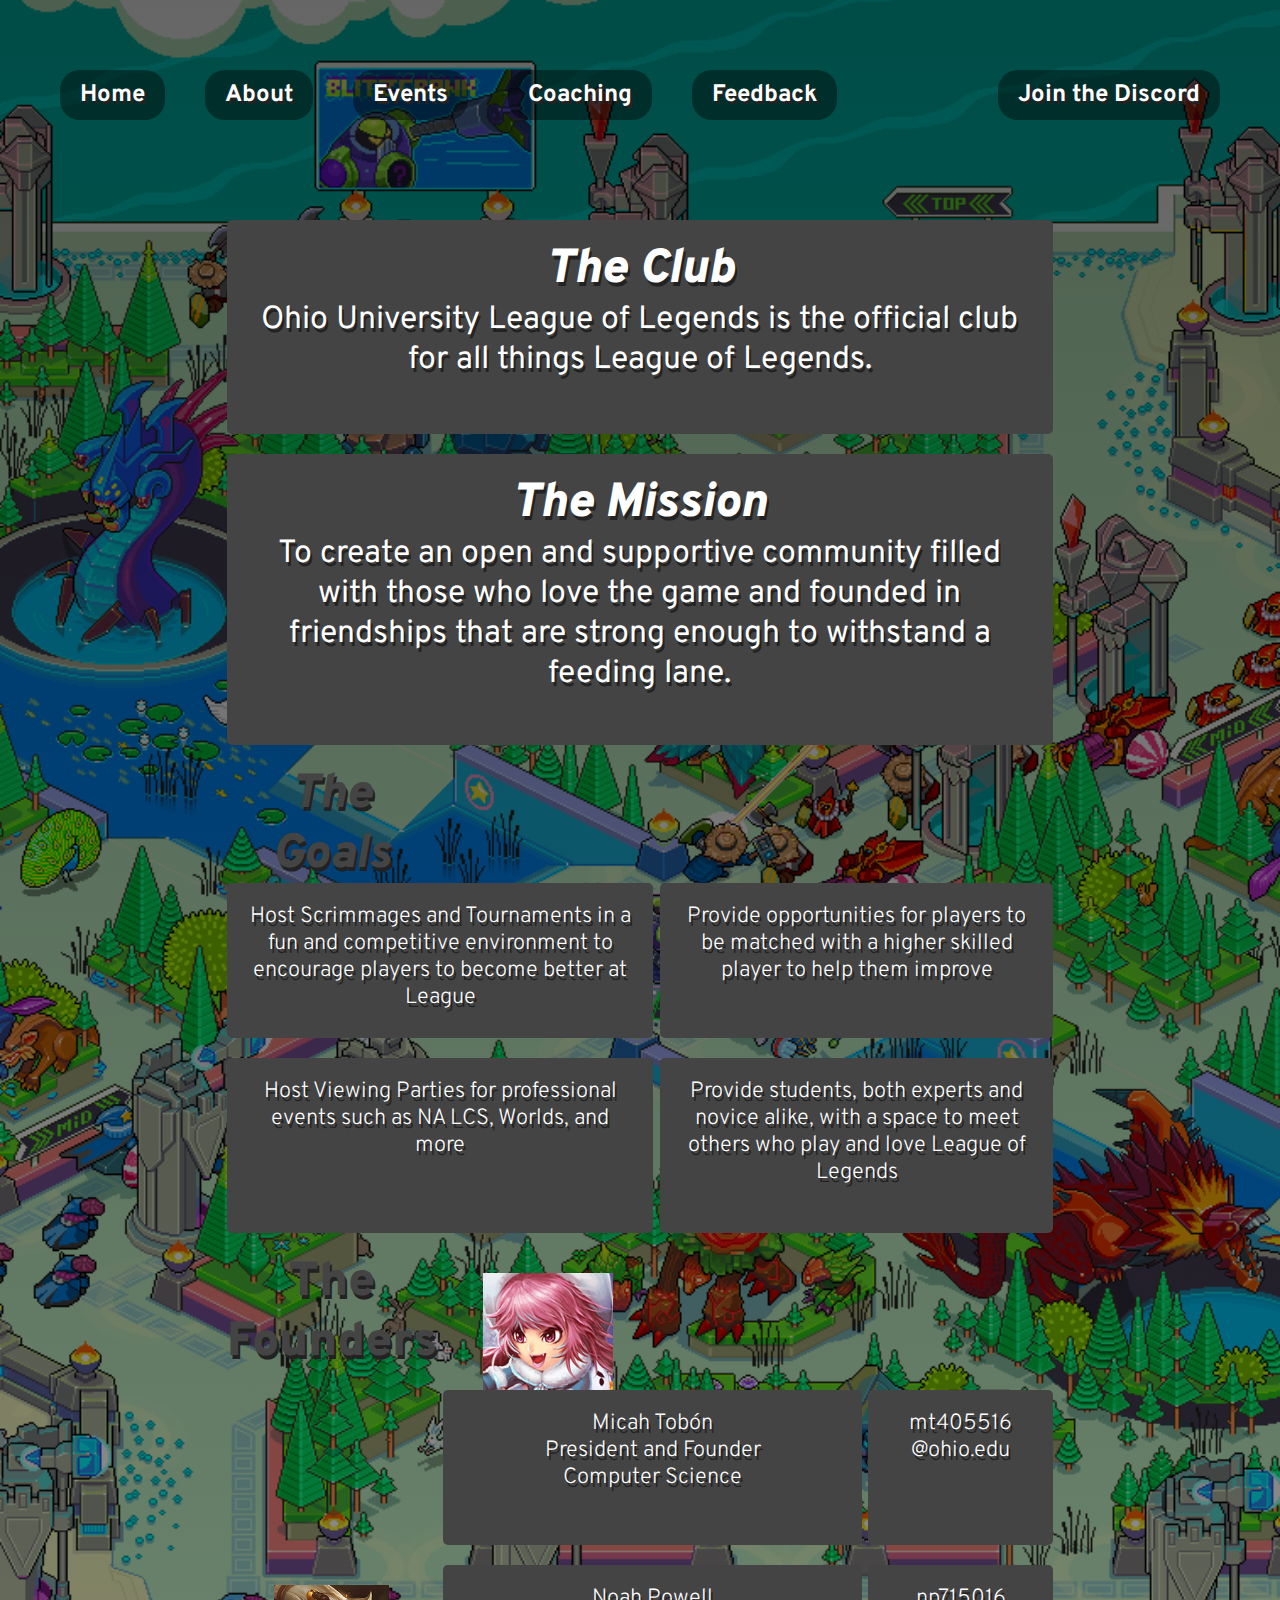
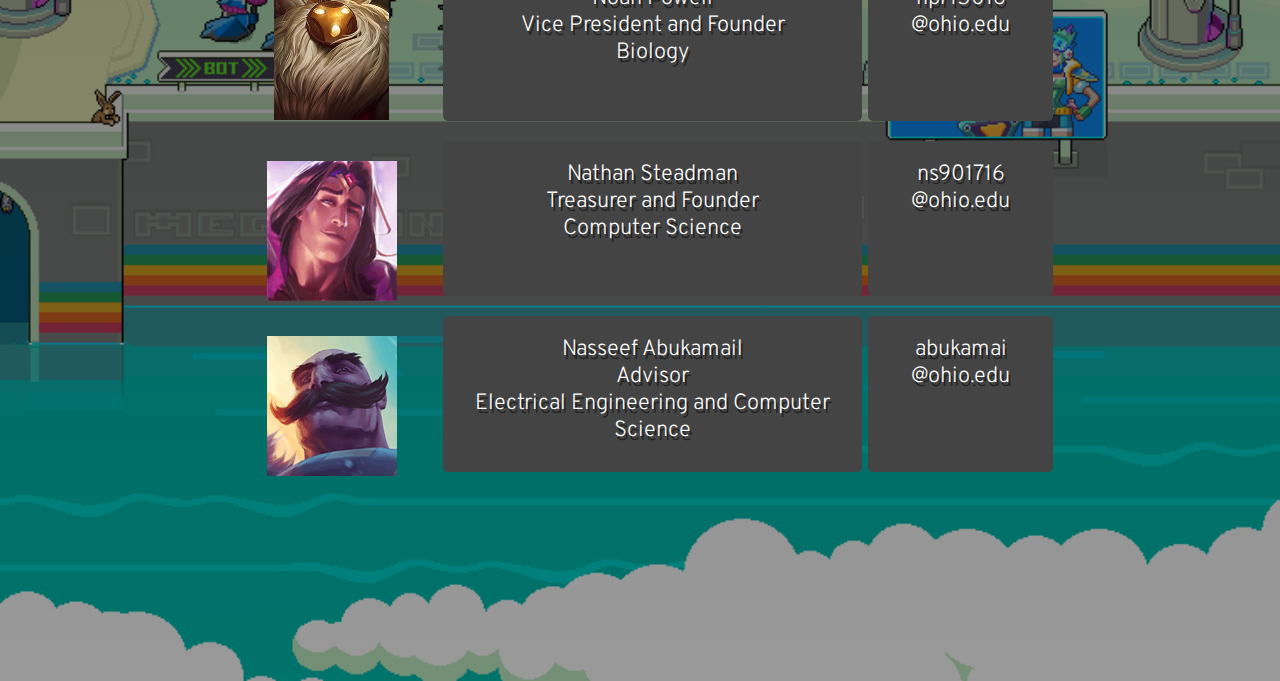
==== about/index.html @ 2dfcfb9d "adjusted picture placement" ====
<!DOCTYPE html>
<html lang="en" dir="ltr">

<head>
  <title>Ohio University LOL</title>

  <!-- META -->
  <meta charset="utf-8">
  <meta name="viewport" content="width=device-width, initial-scale=1, shrink-to-fit=no">
  <meta name="description" content="The official ULOL club for Ohio University. Join Today!">
  <meta name="author" content="Jon Huber">

  <!-- CSS -->
  <link href="https://fonts.googleapis.com/css?family=Overpass:400,700,900i" rel="stylesheet">
  <link rel="stylesheet" href="../public/css/style.css">
  <link rel="stylesheet" href="style.css">

  <!-- FAVICON -->
</head>

<body>
  <div class="navbar">
    <a href="../">
      <div class="navitem">Home</div>
    </a>
    <a href=".">
      <div class="navitem">About</div>
    </a>
    <a href="../events">
      <div class="navitem">Events</div>
    </a>
    <a href="../coaching">
      <div class="navitem">Coaching</div>
    </a>
    <a href="../feedback">
      <div class="navitem">Feedback</div>
    </a>
    <a href="https://discord.gg/2wY6Qjs" target="_blank">
      <div class="navitem discord">Join the Discord</div>
    </a>
  </div>

  <div class="container">


<div class="wrapper"><!-- CSS grid -->

    <div class="fullRow"><p class="text-lg italic">The Club</p> <!-- Top Row-->
    <p class="text-md">Ohio University League of Legends is the official club for all things League of Legends.</p>
    </div>
    <!-- end of top row -->
    <div class="fullRow"> <p class="text-lg italic">The Mission</p>
    <p class="text-md">To create an open and supportive community filled with those who love the game and founded in friendships that are strong enough to withstand a feeding lane.</p>
    </div>
    <!-- end of second row -->
    <div class="fullRowOpaque"><p class="text-lg italic">The Goals</p></div>
    <div class="frontHalfRow"><p class="text-s">Host Scrimmages and Tournaments in a fun and competitive environment to encourage players to become better at League</p></div>
    <div class="backHalfRow"><p class="text-s">Provide opportunities for players to be matched with a higher skilled player to help them improve</p></div>
    <div class="frontHalfRow  "><p class="text-s">Host Viewing Parties for professional events such as NA LCS, Worlds, and more</p></div>
    <div class="backHalfRow "><p class="text-s">Provide students, both experts and novice alike, with a space to meet others who play and love League of Legends</p></div>
    <div class="fullRowOpaque "><p class="text-lg">The Founders</p></div>

    <div class="imageBox"><p class="text-lg"><img src="../images/annie.png" style="width:130px;height:140px;" alt="Annie"></p></div>
    <div class="midHalfRow"><p class="text-s">Micah Tobón <br> President and Founder<br> Computer Science </p></div>
    <div class="box e"><p class="text-s">mt405516<br>@ohio.edu</p></div>

    <div class="imageBox"><p class="text-lg"><img src="../images/bard.jpg" style="width:115px;height:135px;"alt="Bard" ></p></div>
    <div class="midHalfRow"><p class="text-s">Noah Powell<br> Vice President and Founder<br> Biology </p></div>
    <div class="box en"><p class="text-s">np715016<br>@ohio.edu</p></div>

    <div class="imageBox"><p class="text-lg"><img src="../images/taric.png" style="width:130px;height:140px;" alt="taric"></p></div>
    <div class="midHalfRow"><p class="text-s">Nathan Steadman<br> Treasurer and Founder<br> Computer Science </p></div>
    <div class="box en"><p class="text-s">ns901716<br>@ohio.edu</p></div>

    <div class="imageBox"><p class="text-lg"><img src="../images/braum.png" style="width:130px;height:140px;" alt="Braum"></p></div>
    <div class="midHalfRow"><p class="text-s">Nasseef Abukamail<br> Advisor <br> Electrical Engineering and Computer Science </p></div>
    <div class="box en"><p class="text-s">abukamai<br>@ohio.edu</p></div>

  </div>



  </div>
</body>

</html>
---- public/css/style.css ----
* {
  cursor: url("../assets/img/cursor.cur"), auto !important;
}

::selection {
  background: #00694e;
  color: #ffffff;
}

::-moz-selection {
  background: #00694e;
  color: #ffffff;
}

html {
  font: normal 400 1rem "Overpass", sans-serif;
}

body {
  margin: 0 auto;
  color: #ffffff;
  text-align: center;
  background: linear-gradient(rgba(0, 0, 0, 0.6), rgba(0, 0, 0, 0.4)), url("../assets/img/rift.png");
  background-color: #00694e;
  background-repeat: no-repeat;
  background-size: cover;
  background-position: center top;
}

a {
  color: #ffffff;
  text-decoration: none;
}

ul {
  margin: 0;
}

.landing {
  padding: 20vh 0 0 0;
  height: 60vh;
}

.container {
  margin: 0 auto 13vh auto;
  width: 70%;
}

.italic {
  font-style: italic;
}

.text-xl {
  margin: 0;
  font-weight: 900;
  font-size: 5rem;
  text-shadow: 6px 8px #222222;
}

.text-lg {
  margin: 0;
  font-weight: 900;
  font-size: 1.2rem;
  text-shadow: 2px 4px #222222;
}

.text-md {
  margin: 0;
  font-weight: 400;
  font-size: .8rem;
  text-shadow: 2px 4px #222222;
}

.text-s {
  margin: 0;
  font-weight: 250;
  font-size: .55rem;
  text-shadow: 2px 4px #222222;
}

.navbar {
  width: 100%;
  height: 7vh;
  margin: 0 0 13vh 0;
}

.navitem {
  margin: 30px 20px;
  padding: 10px 20px;
  float: left;
  font-weight: 700;
  font-size: .6rem;
  text-shadow: 2px 3px #222222;
  background-color: rgba(0, 0, 0, 0.4);
  border-radius: 20px;
}

.navitem:hover {
  transform: translateY(-1px);
}

.navitem:active {
  transform: translateY(1px);
}

.navitem.discord {
  float: right;
}

@media (min-width: 576px) {
  html {
    font-size: 1.4rem;
  }
}

@media (min-width: 768px) {
  html {
    font-size: 1.8rem;
  }
}

@media (min-width: 992px) {
  html {
    font-size: 2.1rem;
  }
}

@media (min-width: 1200px) {
  html {
    font-size: 2.5rem;
  }
}
---- about/style.css ----
body{
  margin: 40px;
}

.break {
  height: 10vh;
}

.wrapper {
  display: grid;
  grid-template-columns: 25% 25% 24% 22% ;
  grid-template-rows: 11% 15% 5% 8% 9% 6% 8% 8% 8% 8%;
  grid-row-gap: 20px;
  justify-content: space-evenly;
  align-content:
  grid-gap: 10px;
  background-color: clear;
  color: #444;
}

.box {
  background-color: #444;
  color: #fff;
  border-radius: 5px;
  padding: 20px;
  font-size: 150%;
}
.imageBox {
  color: #fff;
  border-radius: 5px;
  padding: 20px;
  font-size: 150%;
  background-color: clear;
  justify-self: center;
}

.fullRow{
  grid-column: 1 /  5;
  /*grid-row: 1/ 3;*/
  background-color: #444;
  color: #fff;
  border-radius: 5px;
  padding: 20px;
  font-size: 150%;
}
.frontHalfRow{
  grid-column: 1 /  span 2;
  /*grid-row: 1/ 3;*/
  background-color: #444;
  color: #fff;
  border-radius: 5px;
  padding: 20px;
  font-size: 75%;
}
.backHalfRow{
  grid-column: 3 /  span 2;
  /*grid-row: 1/ 3;*/
  background-color: #444;
  color: #fff;
  border-radius: 5px;
  padding: 20px;
  font-size: 75%;
}
.midHalfRow{
  grid-column: 2 /  span 2;
  /*grid-row: 1/ 3;*/
  background-color: #444;
  color: #fff;
  border-radius: 5px;
  padding: 20px;
  font-size: 75%;
}
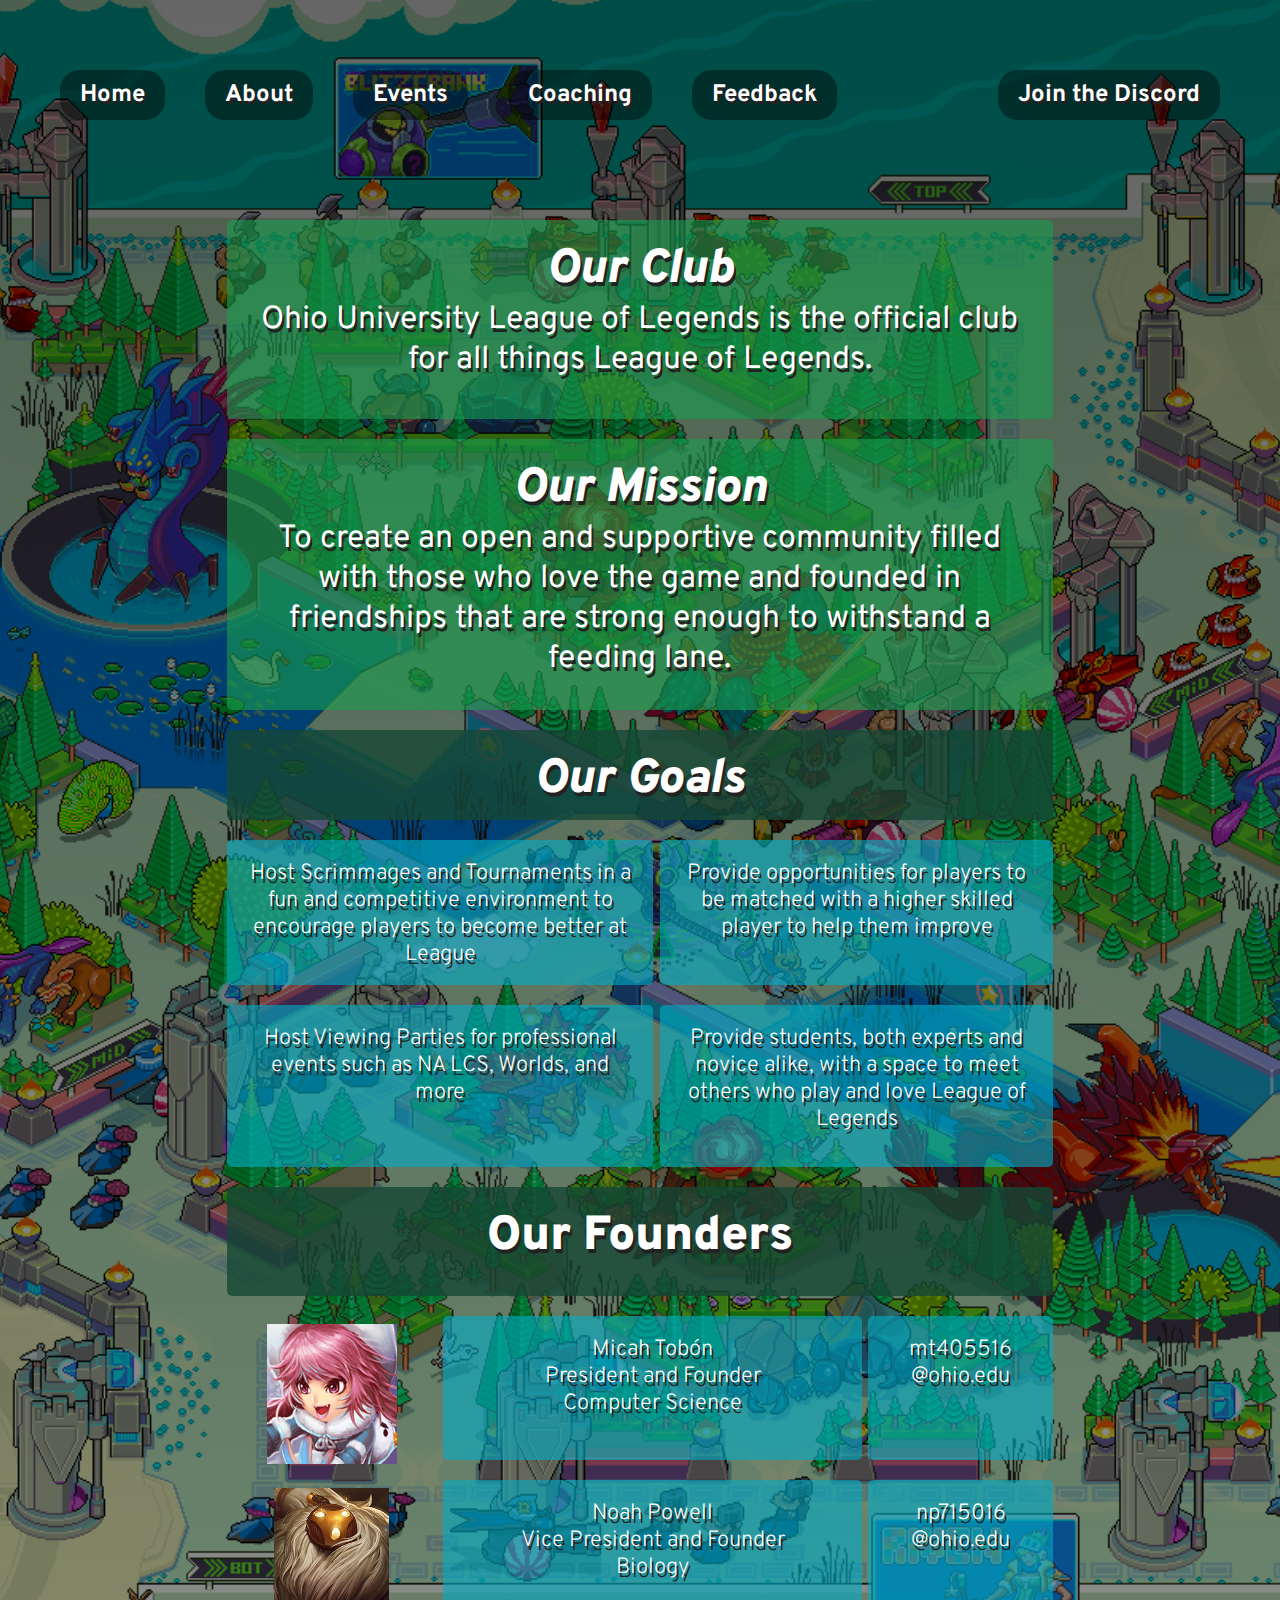
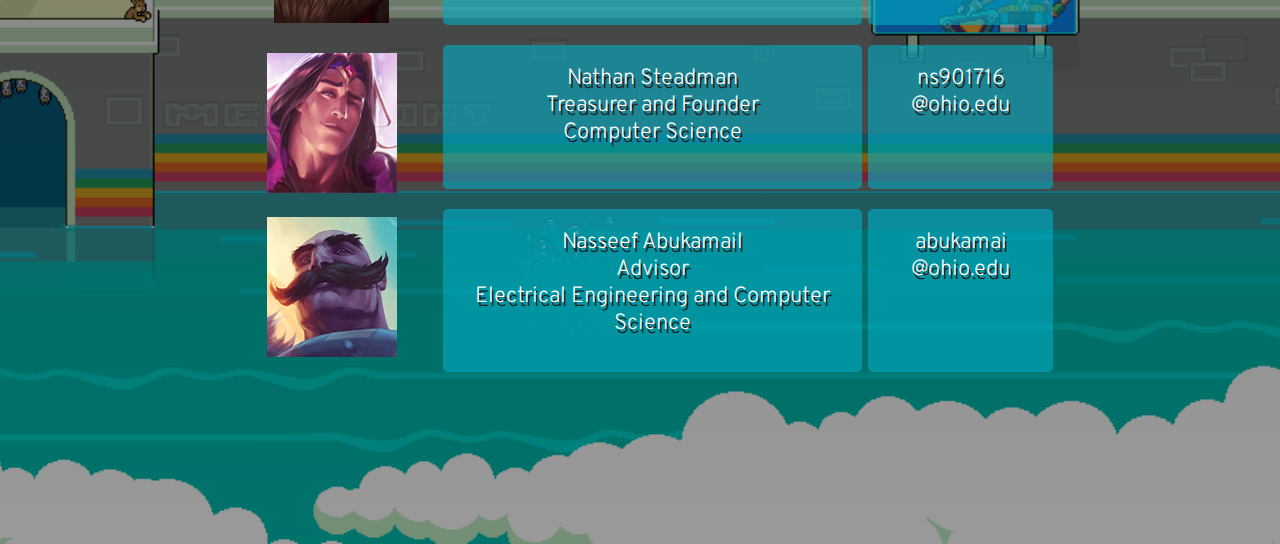
==== commit aa6be30f: "the changed to our(ex. the goals --> our goals)" ====
--- a/about/index.html
+++ b/about/index.html
@@ -45,20 +45,20 @@
 
 <div class="wrapper"><!-- CSS grid -->
 
-    <div class="fullRow"><p class="text-lg italic">The Club</p> <!-- Top Row-->
+    <div class="fullRow"><p class="text-lg italic">Our Club</p> <!-- Top Row-->
     <p class="text-md">Ohio University League of Legends is the official club for all things League of Legends.</p>
     </div>
     <!-- end of top row -->
-    <div class="fullRow"> <p class="text-lg italic">The Mission</p>
+    <div class="fullRow"> <p class="text-lg italic">Our Mission</p>
     <p class="text-md">To create an open and supportive community filled with those who love the game and founded in friendships that are strong enough to withstand a feeding lane.</p>
     </div>
     <!-- end of second row -->
-    <div class="fullRowOpaque"><p class="text-lg italic">The Goals</p></div>
+    <div class="fullRowOpaque"><p class="text-lg italic">Our Goals</p></div>
     <div class="frontHalfRow"><p class="text-s">Host Scrimmages and Tournaments in a fun and competitive environment to encourage players to become better at League</p></div>
     <div class="backHalfRow"><p class="text-s">Provide opportunities for players to be matched with a higher skilled player to help them improve</p></div>
     <div class="frontHalfRow  "><p class="text-s">Host Viewing Parties for professional events such as NA LCS, Worlds, and more</p></div>
     <div class="backHalfRow "><p class="text-s">Provide students, both experts and novice alike, with a space to meet others who play and love League of Legends</p></div>
-    <div class="fullRowOpaque "><p class="text-lg">The Founders</p></div>
+    <div class="fullRowOpaque "><p class="text-lg">Our Founders</p></div>
 
     <div class="imageBox"><p class="text-lg"><img src="../images/annie.png" style="width:130px;height:140px;" alt="Annie"></p></div>
     <div class="midHalfRow"><p class="text-s">Micah Tobón <br> President and Founder<br> Computer Science </p></div>
--- a/about/style.css
+++ b/about/style.css
@@ -10,7 +10,7 @@
 .wrapper {
   display: grid;
   grid-template-columns: 25% 25% 24% 22% ;
-  grid-template-rows: 11% 15% 5% 8% 9% 6% 8% 8% 8% 8%;
+  grid-template-rows: 11% 15% 5% 8% 9% 6% 8% 8% 8% 9%;
   grid-row-gap: 20px;
   justify-content: space-evenly;
   align-content:
@@ -20,7 +20,7 @@
 }
 
 .box {
-  background-color: #444;
+  background: rgba(0, 174, 199, .6);
   color: #fff;
   border-radius: 5px;
   padding: 20px;
@@ -29,25 +29,36 @@
 .imageBox {
   color: #fff;
   border-radius: 5px;
-  padding: 20px;
+  padding: 8px;
   font-size: 150%;
   background-color: clear;
   justify-self: center;
 }
 
-.fullRow{
+.fullRowOpaque{
   grid-column: 1 /  5;
   /*grid-row: 1/ 3;*/
-  background-color: #444;
+  background: rgba(21, 71, 52, .8);
   color: #fff;
   border-radius: 5px;
   padding: 20px;
   font-size: 150%;
 }
+
+.fullRow{
+  grid-column: 1 /  5;
+  /*grid-row: 1/ 3;*/
+  background: rgba(23, 158, 79, .6);
+  color: #fff;
+  border-radius: 5px;
+  padding: 20px;
+  font-size: 150%;
+}
+
 .frontHalfRow{
   grid-column: 1 /  span 2;
   /*grid-row: 1/ 3;*/
-  background-color: #444;
+  background: rgba(0, 174, 199, .6);
   color: #fff;
   border-radius: 5px;
   padding: 20px;
@@ -56,7 +67,7 @@
 .backHalfRow{
   grid-column: 3 /  span 2;
   /*grid-row: 1/ 3;*/
-  background-color: #444;
+  background: rgba(0, 174, 199, .6);
   color: #fff;
   border-radius: 5px;
   padding: 20px;
@@ -65,7 +76,7 @@
 .midHalfRow{
   grid-column: 2 /  span 2;
   /*grid-row: 1/ 3;*/
-  background-color: #444;
+  background: rgba(0, 174, 199, .6);
   color: #fff;
   border-radius: 5px;
   padding: 20px;
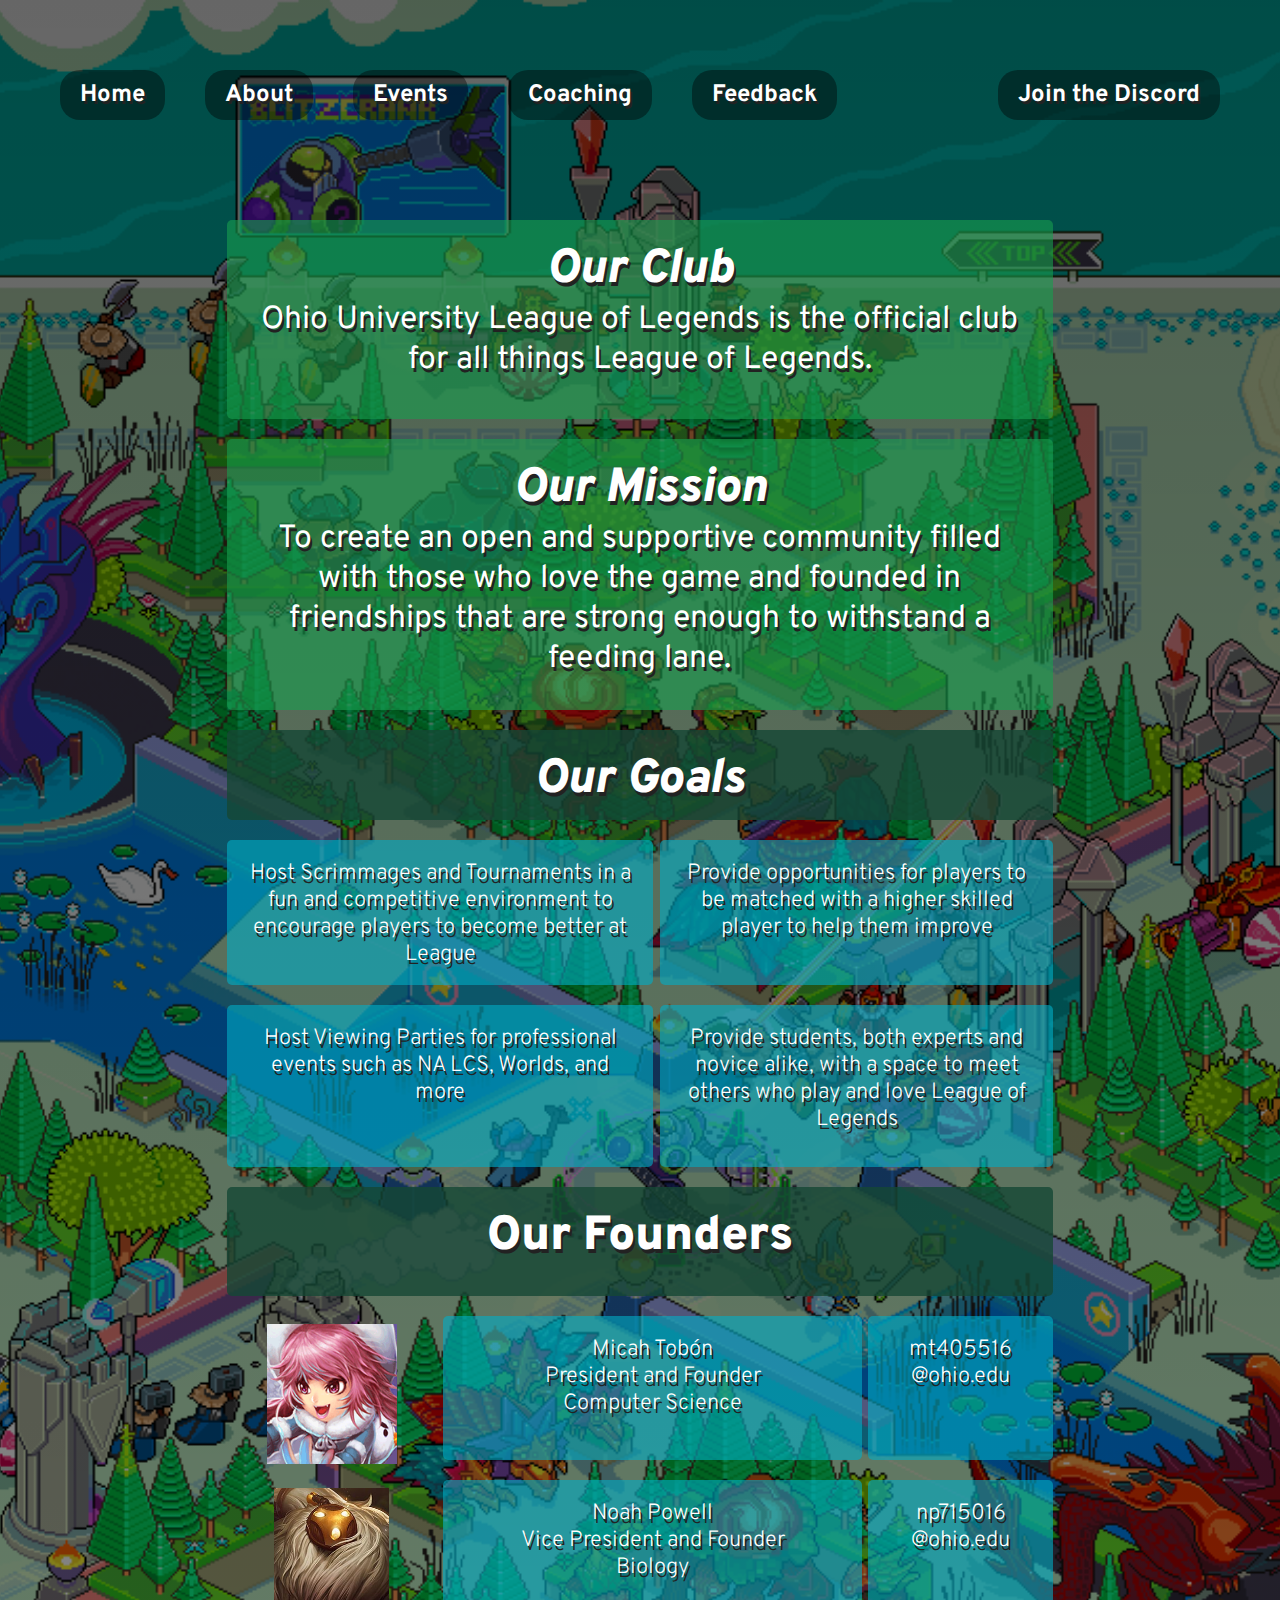
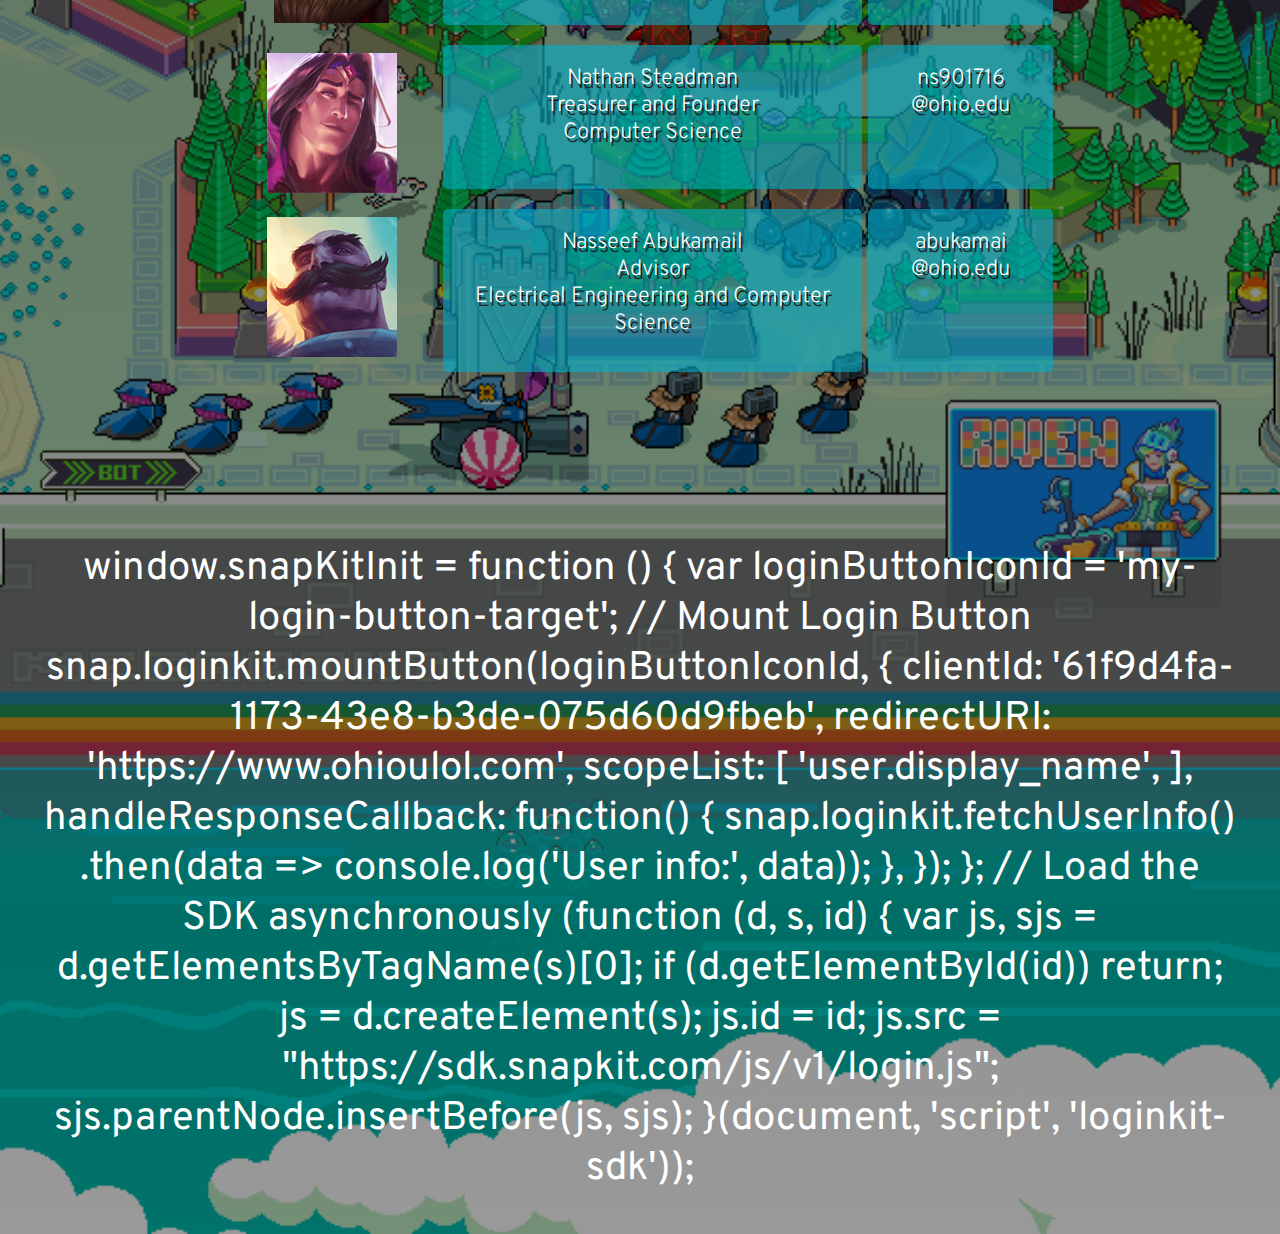
==== commit 2591251e: "yes" ====
--- a/about/index.html
+++ b/about/index.html
@@ -81,6 +81,30 @@
 
 
   </div>
+  window.snapKitInit = function () {
+   var loginButtonIconId = 'my-login-button-target';
+   // Mount Login Button
+   snap.loginkit.mountButton(loginButtonIconId, {
+     clientId: '61f9d4fa-1173-43e8-b3de-075d60d9fbeb',
+     redirectURI: 'https://www.ohioulol.com',
+     scopeList: [
+       'user.display_name',
+     ],
+     handleResponseCallback: function() {
+       snap.loginkit.fetchUserInfo()
+         .then(data => console.log('User info:', data));
+     },
+   });
+ };
+
+ // Load the SDK asynchronously
+ (function (d, s, id) {
+   var js, sjs = d.getElementsByTagName(s)[0];
+   if (d.getElementById(id)) return;
+   js = d.createElement(s); js.id = id;
+   js.src = "https://sdk.snapkit.com/js/v1/login.js";
+   sjs.parentNode.insertBefore(js, sjs);
+ }(document, 'script', 'loginkit-sdk'));
 </body>
 
 </html>
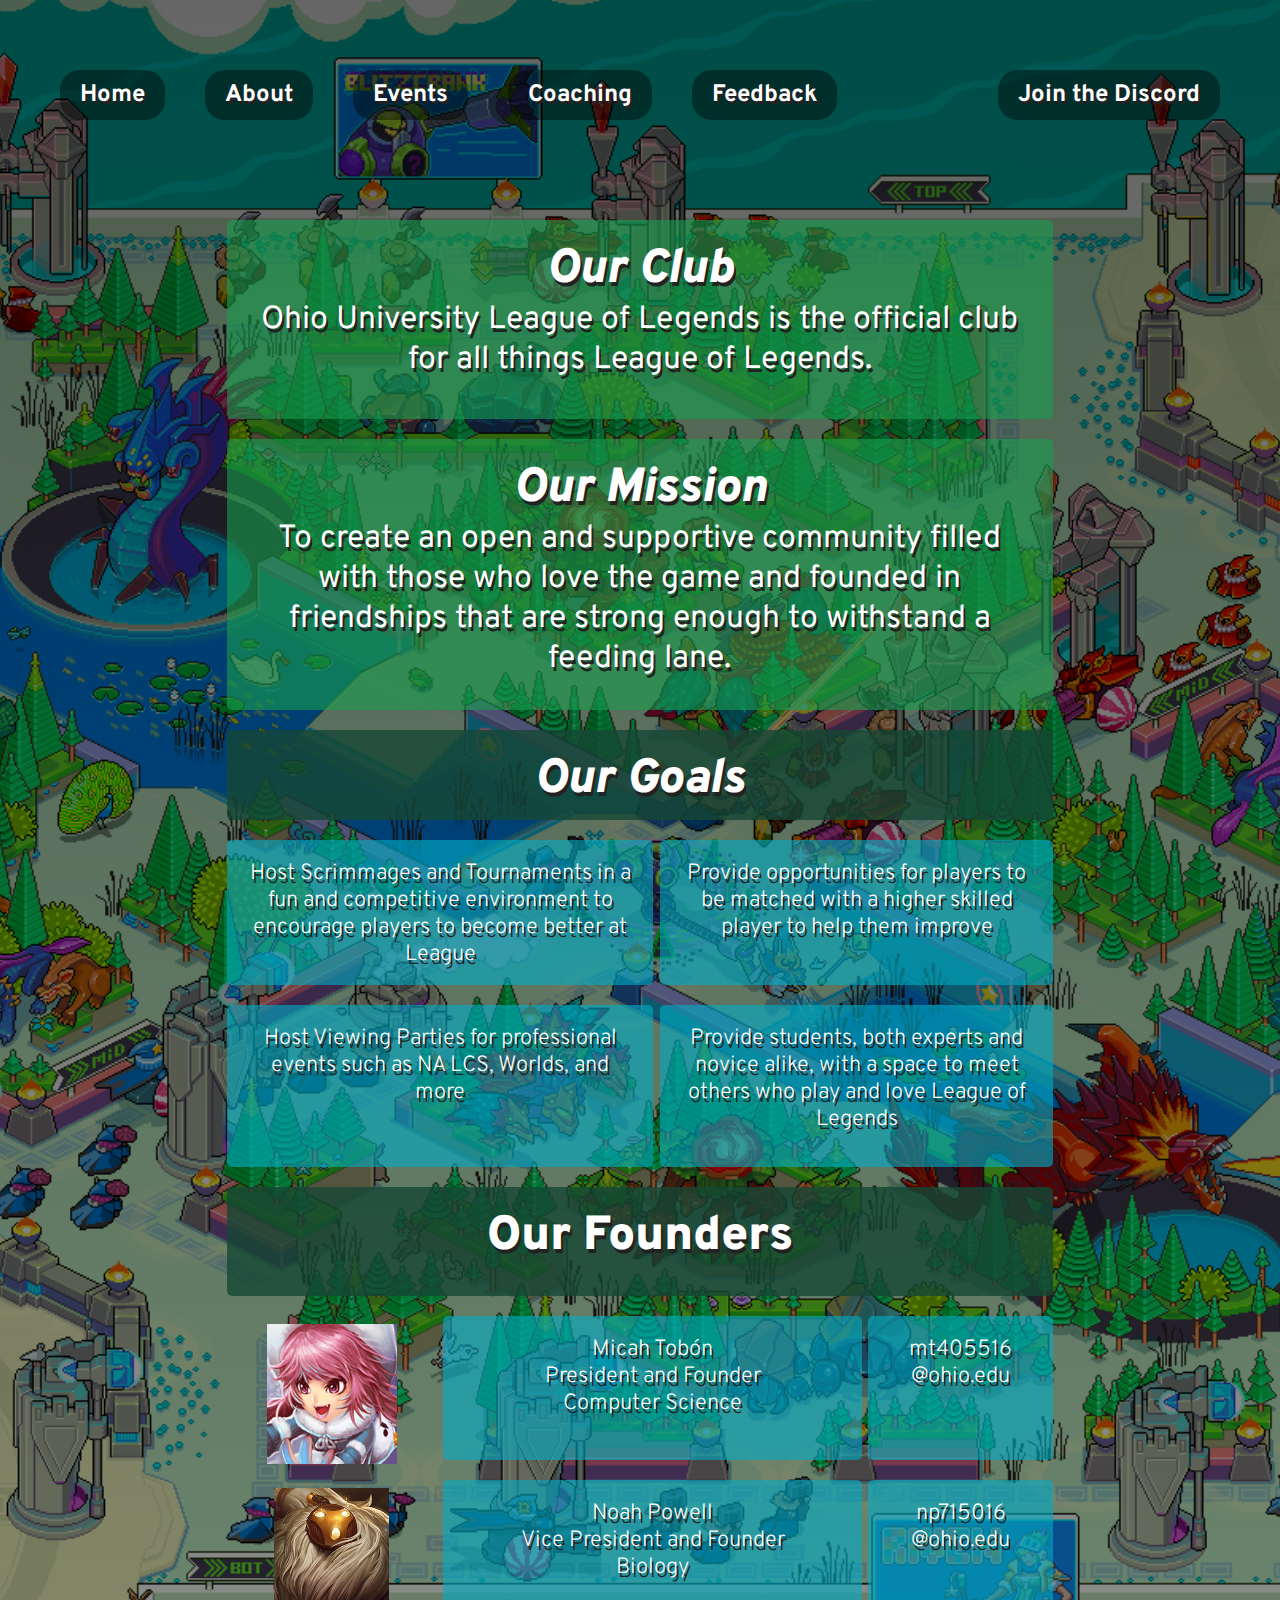
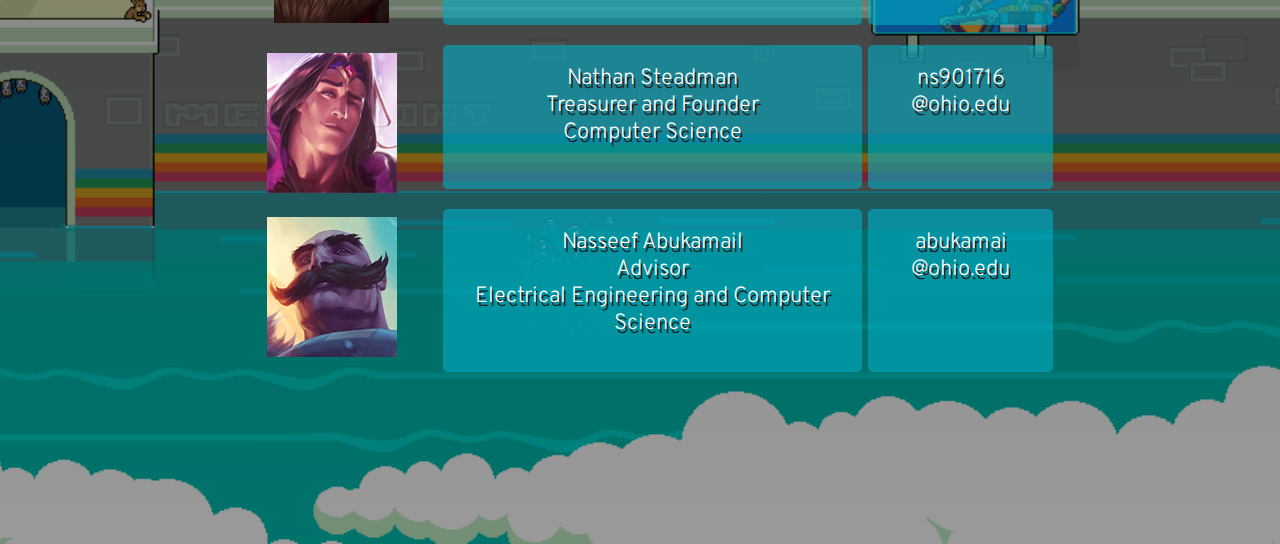
==== commit 99a0d9f0: "yes" ====
--- a/about/index.html
+++ b/about/index.html
@@ -81,6 +81,7 @@
 
 
   </div>
+  <script>
   window.snapKitInit = function () {
    var loginButtonIconId = 'my-login-button-target';
    // Mount Login Button
@@ -105,6 +106,7 @@
    js.src = "https://sdk.snapkit.com/js/v1/login.js";
    sjs.parentNode.insertBefore(js, sjs);
  }(document, 'script', 'loginkit-sdk'));
+ </script>
 </body>
 
 </html>
